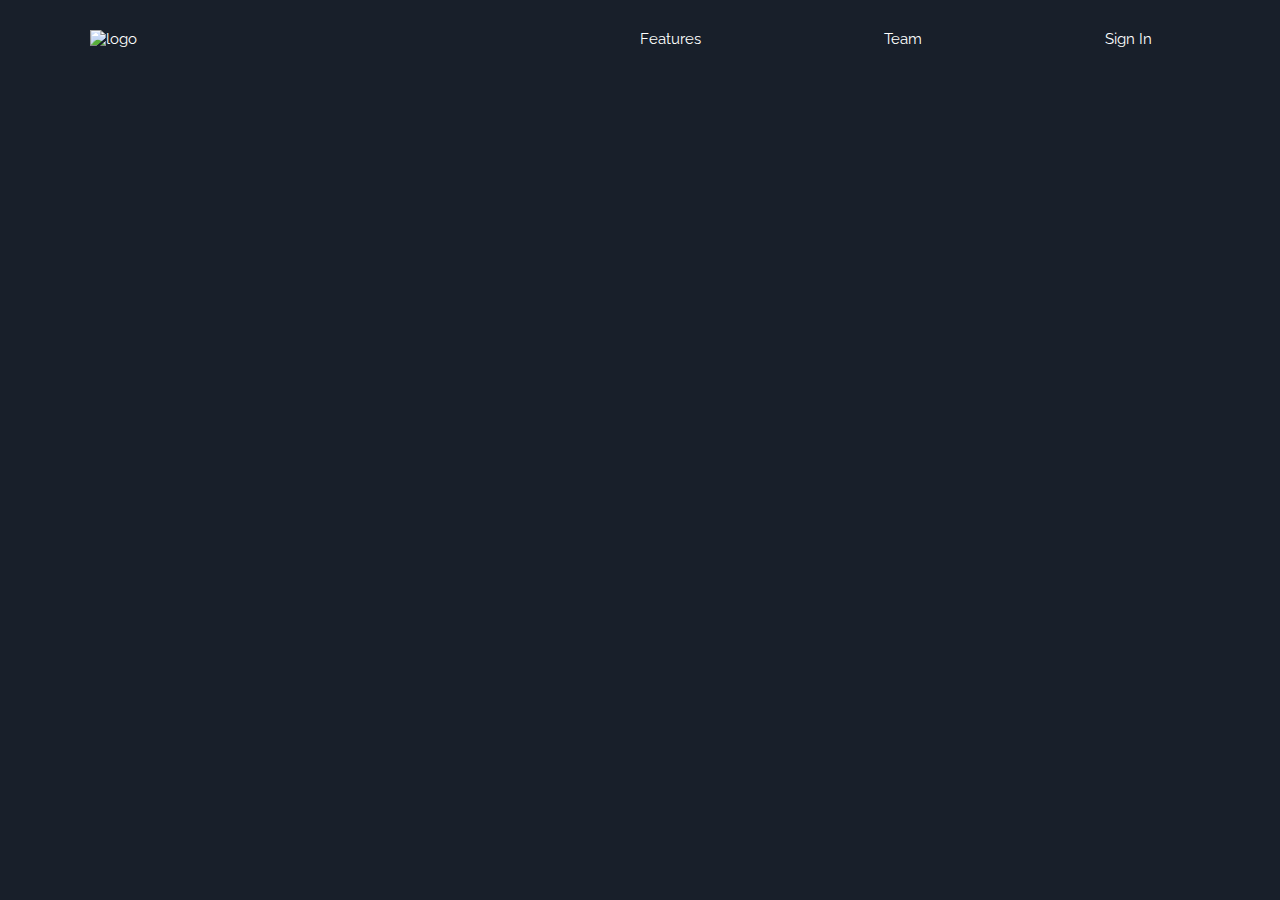
==== docs/index.html @ b6c7ad47 "initial commit" ====
<!DOCTYPE html>
<html lang="en">
  <head>
    <meta charset="UTF-8" />
    <meta name="viewport" content="width=device-width, initial-scale=1.0" />
    <!-- displays site properly based on user's device -->
    <link rel="stylesheet" href="./css/style.css" />
    <link
      rel="icon"
      type="image/png"
      sizes="32x32"
      href="./images/favicon-32x32.png"
    />

    <title>
      Frontend Mentor | Fylo landing page with dark theme and features grid
    </title>

    <!-- Feel free to remove these styles or customise in your own stylesheet 👍 -->
    <style>
      .attribution {
        font-size: 11px;
        text-align: center;
      }
      .attribution a {
        color: hsl(228, 45%, 44%);
      }
    </style>
  </head>
  <body>
    <div class="container">
      <nav class="content navigation side-by-side">
        <img src="../images/logo.svg" alt="logo" class="logo" />
        <ul class="menu">
          <li><a href="./features">Features</a></li>
          <li><a href="./team">Team</a></li>
          <li><a href="./sign-in">Sign In</a></li>
        </ul>
      </nav>
      <!-- <div class="content">
        <img
          src="../images/illustration-intro.png"
          alt="illustration intro"
          class="intro"
        />
      </div>
      <div class="content">
        <h1>All your files in one secure location, accessible anywhere.</h1>
        <p>
          Fylo stores all your most important files in one secure location.
          Access them wherever you need, share and collaborate with friends
          family, and co-workers.
        </p>
        <button class="btn btn-primary">Get Started</button>
      </div>
      <div class="content">
        <div class="card">
          <img
            src="../images/icon-access-anywhere.svg"
            alt="icon access anywhere"
            class="card-icon"
          />
          <h2>Access your files, anywhere</h2>
          <p>
            The ability to use a smartphone, tablet, or computer to access your
            account means your files follow you everywhere.
          </p>
        </div>
        <div class="card">
          <img src="../images/icon-" alt="icon security" class="icon" />
          <h2>Security you can trust</h2>
          <p>
            2-factor authentication and user-controlled encryption are just a
            couple of the security features we allow to help secure your files.
          </p>
        </div>
        <div class="card">
          <img
            src="../images/icon-collaboration.svg"
            alt="icon collaboration"
            class="icon"
          />
          <h2>Real-time collaboration</h2>
          <p>
            Securely share files and folders with friends, family and colleagues
            for live collaboration. No email attachments required.
          </p>
        </div>
        <div class="card">
          <img
            src="../images/icon-any-file.svg"
            alt="icon any file"
            class="icon"
          />
          <h2>Store any type of file</h2>
          <p>
            Whether you're sharing holidays photos or work documents, Fylo has
            you covered allowing for all file types to be securely stored and
            shared.
          </p>
        </div>
      </div>
      <div class="content">
        <img
          src="../images/illustration-stay-productive.png"
          alt="illustration stay productive"
          class="big-img"
        />
        <div class="col left">
          <h2>Stay productive, wherever you are</h2>
          <p>
            Never let location be an issue when accessing your files. Fylo has
            you covered for all of your file storage needs.
          </p>
          <p>
            Securely share files and folders with friends, family and colleagues
            for live collaboration. No email attachments required.
          </p>
          <a href="#" class="cta-link">See how Fylo works</a>
        </div>
      </div>
      <div class="content">
        <div class="testimonial">
          <p>
            Fylo has improved our team productivity by an order of magnitude.
            Since making the switch our team has become a well-oiled
            collaboration machine.
          </p>
          <div class="side-by-side">
            <img src="" alt="" />
            <div>
              <h3>Satish Patel</h3>
              <p>Founder & CEO, Huddle</p>
            </div>
          </div>
        </div>
        <div class="testimonial">
          <p>
            Fylo has improved our team productivity by an order of magnitude.
            Since making the switch our team has become a well-oiled
            collaboration machine.
          </p>
          <div class="side-by-side">
            <img src="" alt="" />
            <div>
              <h3>Satish Patel</h3>
              <p>Founder & CEO, Huddle</p>
            </div>
          </div>
        </div>
        <div class="testimonial">
          <p>
            Fylo has improved our team productivity by an order of magnitude.
            Since making the switch our team has become a well-oiled
            collaboration machine.
          </p>
          <div class="side-by-side">
            <img src="" alt="" />
            <div>
              <h3>Satish Patel</h3>
              <p>Founder & CEO, Huddle</p>
            </div>
          </div>
        </div>
        <div class="testimonial">
          <p>
            Fylo has improved our team productivity by an order of magnitude.
            Since making the switch our team has become a well-oiled
            collaboration machine.
          </p>
          <div class="side-by-side">
            <img src="" alt="" />
            <div>
              <h3>Satish Patel</h3>
              <p>Founder & CEO, Huddle</p>
            </div>
          </div>
        </div>
      </div>

      <div class="content">
        <h2>Get early access today</h2>
        <p>
          It only takes a minute to sign up and our free starter tier is
          extremely generous. If you have any questions, our support team would
          be happy to help you.
        </p>
        <input
          type="email"
          name="email"
          id="email"
          place-holder="email@example.com"
        />
        <button class="btn btn-primary">Get Started For Free</button>
      </div>
      <div class="content footer">
        <img src="../images/logo.svg" alt="logo" class="footer-logo" />
        <div class="col">
          <p>
            Lorem ipsum dolor sit amet, consectetur adipiscing elit, sed do
            eiusmod tempor incididunt ut labore et dolore magna aliqua
          </p>
        </div>
        <div class="col side-by-side">
          <img src="../images/icon-phone.svg" alt="icon phone" class="icon" />
          <p>+1-543-123-4567</p>
          <img src="../images/icon-email.svg" alt="icon email" class="icon" />
          <p>example@fylo.com</p>
        </div>
        <div class="col">
          <ul>
            <li>About Us</li>
            <li>Jobs</li>
            <li>Press</li>
            <li>Blog</li>
          </ul>
        </div>
        <div class="col">
          <ul>
            <li>Contact Us</li>
            <li>Terms</li>
            <li>Privacy</li>
          </ul>
        </div>
        <div class="col"></div>
      </div>

      <footer>
        <p class="attribution">
          Challenge by
          <a href="https://www.frontendmentor.io?ref=challenge" target="_blank"
            >Frontend Mentor</a
          >. Coded by <a href="#">Your Name Here</a>.
        </p>
      </footer> -->
    </div>
  <script type="text/javascript" src="js/bundle.js"></script></body>
</html>
---- docs/css/style.css ----
@import url("https://fonts.googleapis.com/css?family=Raleway:400,700&display=swap");@import url("https://fonts.googleapis.com/css?family=Open+Sans:400,700&display=swap");*,*::before,*::after{margin:0;padding:0;box-sizing:inherit}html{box-sizing:border-box;font-size:62.5%}:root{--dark-blue-intro: hsl(217, 28%, 15%);--dark-blue-main: hsl(218, 28%, 13%);--dark-blue-footer: hsl(216, 53%, 9%);--dark-blue-testimonials: hsl(219, 30%, 18%);--primary: hsl(176, 68%, 64%);--blue: hsl(198, 60%, 50%);--white: hsl(0, 0%, 100%);--default-font-size: 1.4rem}body{position:relative;box-sizing:border-box;padding:3rem;background-color:var(--dark-blue-main);font-family:"Open Sans", sans-serif;font-weight:400;color:var(--white)}@media only screen and (max-width: 56.25em){body{box-sizing:border-box;padding:0}}h1,h2,h3,h4,.navigation,cta{font-family:"Raleway", sans-serif;font-weight:700}.navigation{font-size:2rem;font-size:1.5rem;font-weight:400}.container{position:relative;display:grid;grid-template-rows:repeat(3, -webkit-min-content);grid-template-rows:repeat(3, min-content);grid-template-columns:2rem minmax(2rem, 1fr) minmax(-webkit-min-content, 200rem) minmax(2rem, 1fr) 2rem;grid-template-columns:2rem minmax(2rem, 1fr) minmax(min-content, 200rem) minmax(2rem, 1fr) 2rem;grid-row-gap:4rem;grid-column-gap:1rem;justify-content:center;align-content:center;margin:0 auto;background-color:var(--dark-blue-main)}@media only screen and (max-width: 40.625em){.container{grid-template-columns:1fr;grid-row-gap:0}}.content{grid-column:3/4;display:grid}.side-by-side{grid-template-columns:1fr 1fr}.btn,.btn:link,.btn:visited{text-decoration:none;padding:1.5rem 4rem;display:inline-block;border-radius:10rem;transition:all 0.2s;position:relative;font-size:var(--default-font-size);border:none;cursor:pointer}.btn:hover{transform:translateY(-0.3rem);box-shadow:0 1rem 2rem rgba(0,0,0,0.2)}.btn:hover::after{transform:scale(1.5);opacity:0}.btn:active,.btn:focus{outline:none;transform:translateY(-0.1rem);box-shadow:0 0.5rem 1rem rgba(0,0,0,0.2)}.btn--white{background-color:white;color:var(--primary);border:1px solid var(--primary);padding:0.5rem 2rem}.btn--white::after{background-color:white}.btn--primary{background-color:var(--primary);color:white;padding:2rem 8rem;font-size:2rem;font-weight:700}.btn--primary::after{background-color:var(--primary)}@media only screen and (max-width: 23.4em){.btn--primary{padding:2rem 4rem}}.btn--sqr{padding:1.5rem 3.5rem;border-radius:1rem}.btn--sqr .btn::after{border-radius:1rem}.btn:after{content:"";display:inline-block;height:100%;width:100%;border-radius:10rem;position:absolute;top:0;left:0;z-index:-1;transition:all 0.4s}.btn--animated{-webkit-animation:moveInBottom 1s ease-out, 75s;animation:moveInBottom 1s ease-out, 75s;-webkit-animation-fill-mode:backwards;animation-fill-mode:backwards}.btn-txt:link,.btn-txt:visited{font-size:var(--default-font-size);color:var(--primary);display:inline-block;text-decoration:none;border-bottom:1px solid var(--primary);padding:3px;transition:all 0.2s}.btn-txt:hover{background-color:var(--primary);color:white;box-shadow:0 1rem 2rem rgba(0,0,0,0.15);transform:translateY(-2px)}.btn-txt:active{box-shadow:0 0.5rem 1rem rgba(0,0,0,0.15);transform:translateY(0)}.mobile--nav{display:flex;justify-content:space-between}nav .hamburger{display:none}nav .hamburger:focus{outline:none}nav ul{width:40vw;display:flex;align-items:center;justify-content:space-between;list-style-type:none;padding:0}nav li a{color:var(--white);font-size:1.5rem;text-decoration:none}@media only screen and (max-width: 32.8em){nav ul{font-size:1.5rem}}@media only screen and (max-width: 40.625em){.mobile--nav{width:100%;padding-bottom:4rem}nav .hamburger{display:block;z-index:5}.top--nav{flex-direction:column}nav ul{flex-direction:column;position:relative;flex-direction:column;justify-content:stretch;width:100%;display:none;background-color:white;box-sizing:border-box;box-shadow:2px 5px 10px 5px rgba(0,0,0,0.2)}nav li{padding:2rem 0;margin-left:0}}.close{display:none}.show{display:flex}.hide{display:none}
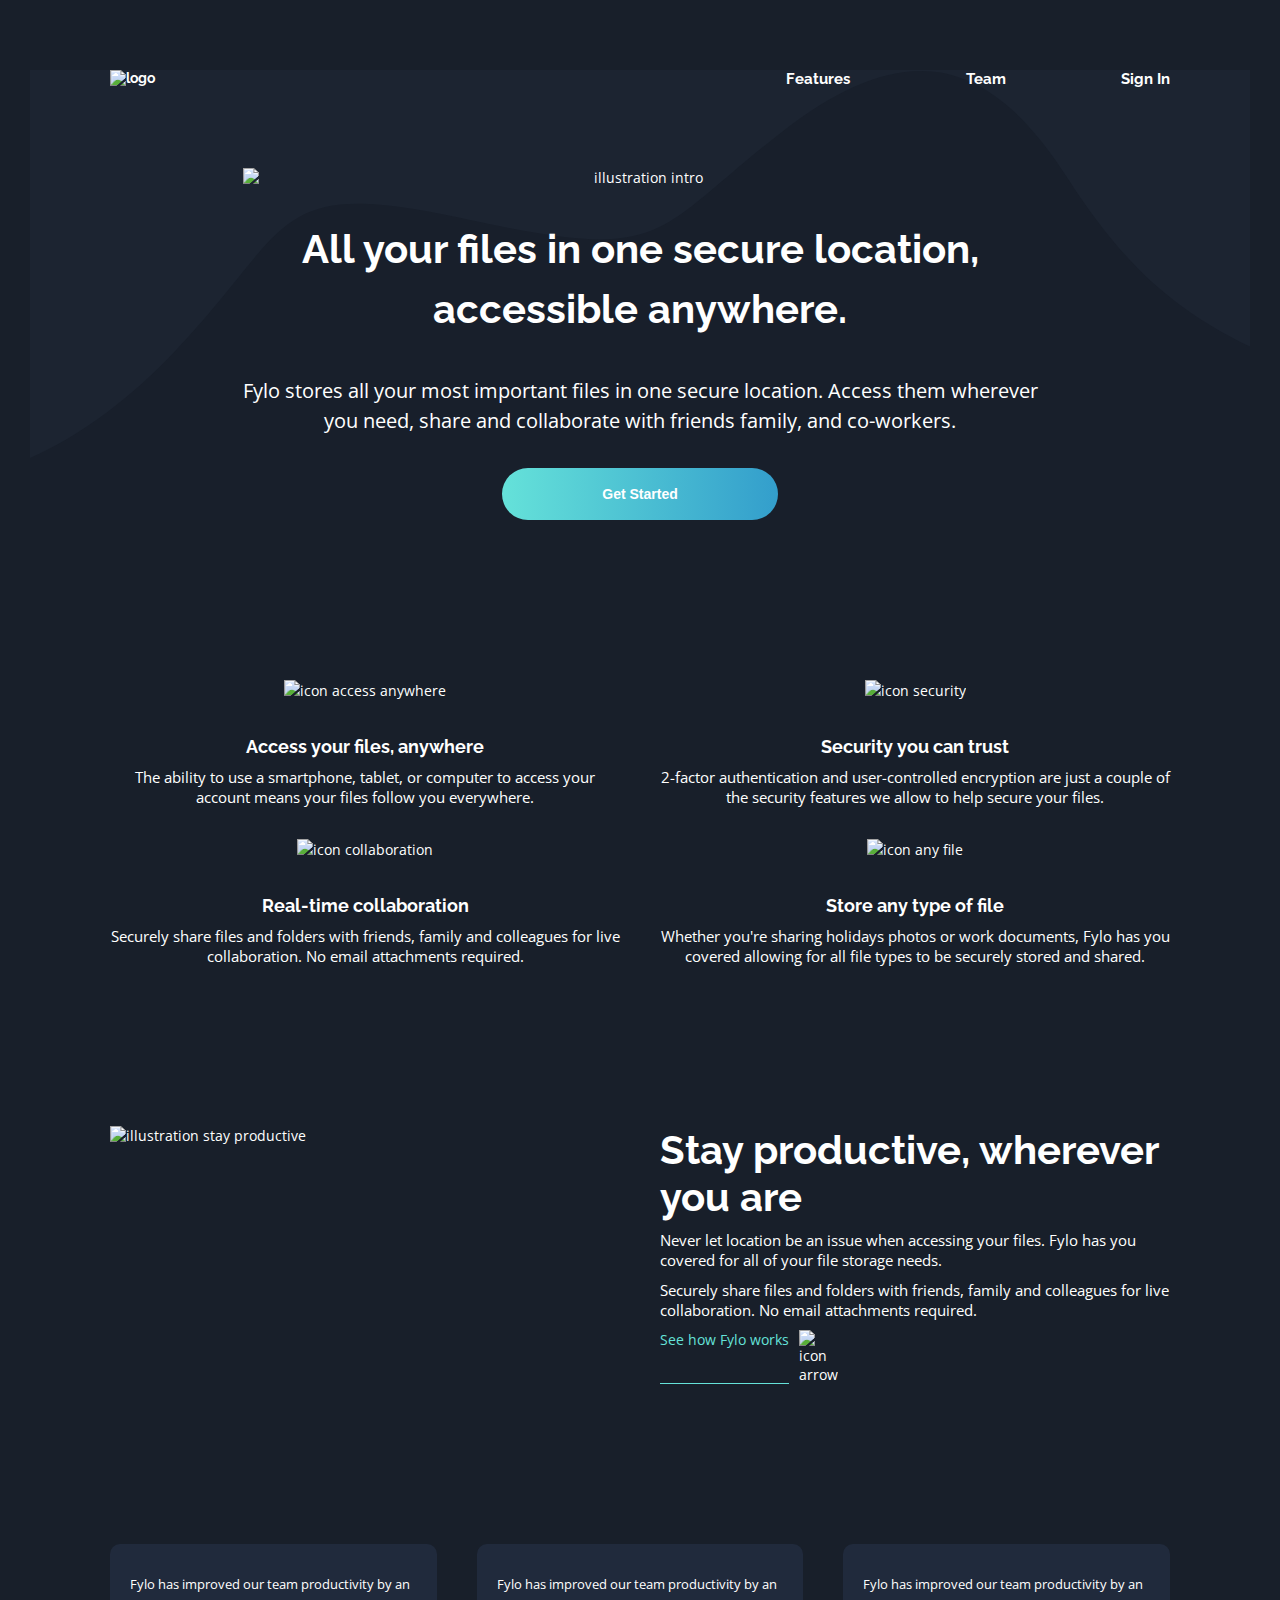
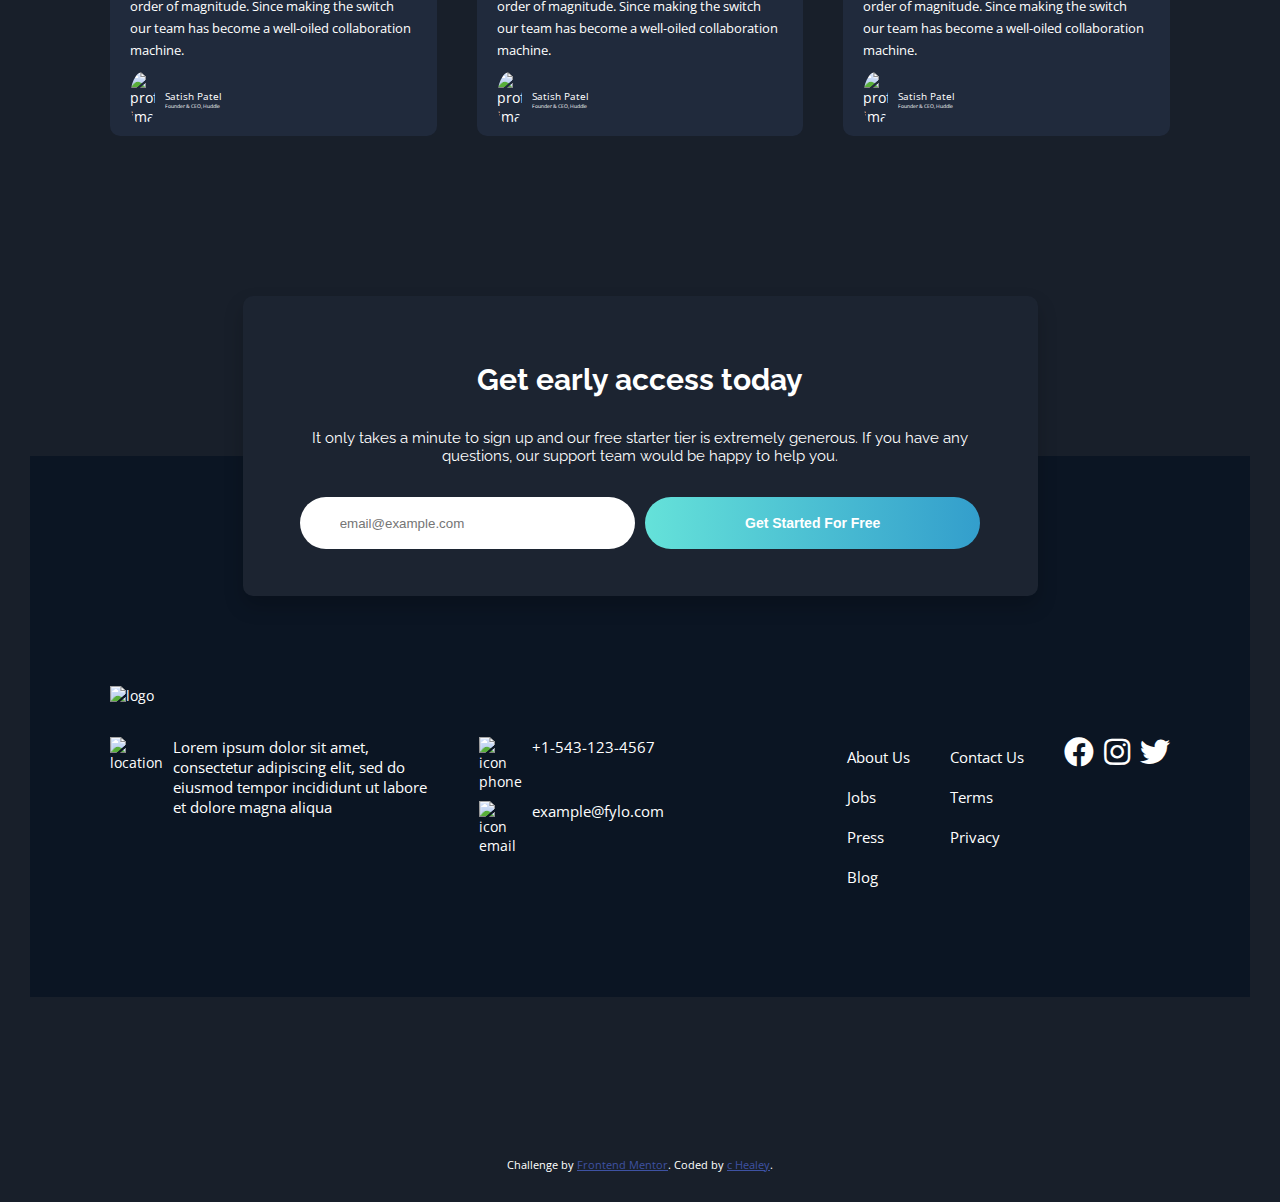
==== commit 2cb2876b: "ran build all" ====
--- a/docs/index.html
+++ b/docs/index.html
@@ -11,7 +11,11 @@
       sizes="32x32"
       href="./images/favicon-32x32.png"
     />
-
+    <link
+      rel="stylesheet"
+      type="text/css"
+      href="https://cdnjs.cloudflare.com/ajax/libs/font-awesome/5.13.0/css/all.min.css"
+    />
     <title>
       Frontend Mentor | Fylo landing page with dark theme and features grid
     </title>
@@ -29,32 +33,37 @@
   </head>
   <body>
     <div class="container">
-      <nav class="content navigation side-by-side">
-        <img src="../images/logo.svg" alt="logo" class="logo" />
-        <ul class="menu">
-          <li><a href="./features">Features</a></li>
-          <li><a href="./team">Team</a></li>
-          <li><a href="./sign-in">Sign In</a></li>
-        </ul>
-      </nav>
-      <!-- <div class="content">
-        <img
-          src="../images/illustration-intro.png"
-          alt="illustration intro"
-          class="intro"
-        />
-      </div>
       <div class="content">
-        <h1>All your files in one secure location, accessible anywhere.</h1>
-        <p>
-          Fylo stores all your most important files in one secure location.
-          Access them wherever you need, share and collaborate with friends
-          family, and co-workers.
-        </p>
-        <button class="btn btn-primary">Get Started</button>
-      </div>
-      <div class="content">
-        <div class="card">
+        <nav class="content-col navigation two-col-nav">
+          <img src="../images/logo.svg" alt="logo" class="logo" />
+          <ul class="menu">
+            <li><a href="./features">Features</a></li>
+            <li><a href="./team">Team</a></li>
+            <li><a href="./sign-in">Sign In</a></li>
+          </ul>
+        </nav>
+
+        <div class="content-col narrow center hero">
+          <img
+            src="../images/illustration-intro.png"
+            alt="illustration intro"
+            class="intro big-img"
+          />
+
+          <h1>
+            All your files in one secure location, accessible anywhere.
+          </h1>
+          <p>
+            Fylo stores all your most important files in one secure location.
+            Access them wherever you need, share and collaborate with friends
+            family, and co-workers.
+          </p>
+          <button class="btn btn--primary">Get Started</button>
+        </div>
+      </div>
+
+      <div class="content two-col-even cards">
+        <div class="card center">
           <img
             src="../images/icon-access-anywhere.svg"
             alt="icon access anywhere"
@@ -66,15 +75,19 @@
             account means your files follow you everywhere.
           </p>
         </div>
-        <div class="card">
-          <img src="../images/icon-" alt="icon security" class="icon" />
+        <div class="card center">
+          <img
+            src="../images/icon-security.svg"
+            alt="icon security"
+            class="icon"
+          />
           <h2>Security you can trust</h2>
           <p>
             2-factor authentication and user-controlled encryption are just a
             couple of the security features we allow to help secure your files.
           </p>
         </div>
-        <div class="card">
+        <div class="card center">
           <img
             src="../images/icon-collaboration.svg"
             alt="icon collaboration"
@@ -86,7 +99,7 @@
             for live collaboration. No email attachments required.
           </p>
         </div>
-        <div class="card">
+        <div class="card center">
           <img
             src="../images/icon-any-file.svg"
             alt="icon any file"
@@ -100,14 +113,15 @@
           </p>
         </div>
       </div>
-      <div class="content">
+
+      <div class="content two-col-even">
         <img
           src="../images/illustration-stay-productive.png"
           alt="illustration stay productive"
           class="big-img"
         />
         <div class="col left">
-          <h2>Stay productive, wherever you are</h2>
+          <h1>Stay productive, wherever you are</h1>
           <p>
             Never let location be an issue when accessing your files. Fylo has
             you covered for all of your file storage needs.
@@ -116,123 +130,144 @@
             Securely share files and folders with friends, family and colleagues
             for live collaboration. No email attachments required.
           </p>
-          <a href="#" class="cta-link">See how Fylo works</a>
-        </div>
-      </div>
-      <div class="content">
-        <div class="testimonial">
+          <div class="col two-col-nav-combo">
+            <a href="#" class="cyan-link">See how Fylo works</a>
+            <img src="../images/icon-arrow.svg" alt="icon arrow" />
+          </div>
+        </div>
+      </div>
+      <div class="content three-col">
+        <div class="col left testimonial">
           <p>
             Fylo has improved our team productivity by an order of magnitude.
             Since making the switch our team has become a well-oiled
             collaboration machine.
           </p>
-          <div class="side-by-side">
-            <img src="" alt="" />
-            <div>
-              <h3>Satish Patel</h3>
-              <p>Founder & CEO, Huddle</p>
+          <div class="col two-col-combo left">
+            <img
+              class="profile"
+              src="../images/profile-1.jpg"
+              alt="profile image"
+            />
+            <div class="">
+              <div class="med-font">Satish Patel</div>
+              <div class="small-font">Founder & CEO, Huddle</div>
             </div>
           </div>
         </div>
-        <div class="testimonial">
+        <div class="col left testimonial">
           <p>
             Fylo has improved our team productivity by an order of magnitude.
             Since making the switch our team has become a well-oiled
             collaboration machine.
           </p>
-          <div class="side-by-side">
-            <img src="" alt="" />
-            <div>
-              <h3>Satish Patel</h3>
-              <p>Founder & CEO, Huddle</p>
+          <div class="col two-col-combo left">
+            <img
+              class="profile"
+              src="../images/profile-1.jpg"
+              alt="profile image"
+            />
+            <div class="">
+              <div class="med-font">Satish Patel</div>
+              <div class="small-font">Founder & CEO, Huddle</div>
             </div>
           </div>
         </div>
-        <div class="testimonial">
+        <div class="col left testimonial">
           <p>
             Fylo has improved our team productivity by an order of magnitude.
             Since making the switch our team has become a well-oiled
             collaboration machine.
           </p>
-          <div class="side-by-side">
-            <img src="" alt="" />
-            <div>
-              <h3>Satish Patel</h3>
-              <p>Founder & CEO, Huddle</p>
+          <div class="col two-col-combo left">
+            <img
+              class="profile"
+              src="../images/profile-1.jpg"
+              alt="profile image"
+            />
+            <div class="">
+              <div class="med-font">Satish Patel</div>
+              <div class="small-font">Founder & CEO, Huddle</div>
             </div>
           </div>
         </div>
-        <div class="testimonial">
-          <p>
-            Fylo has improved our team productivity by an order of magnitude.
-            Since making the switch our team has become a well-oiled
-            collaboration machine.
-          </p>
-          <div class="side-by-side">
-            <img src="" alt="" />
-            <div>
-              <h3>Satish Patel</h3>
-              <p>Founder & CEO, Huddle</p>
-            </div>
-          </div>
-        </div>
-      </div>
-
-      <div class="content">
-        <h2>Get early access today</h2>
+      </div>
+
+      <div class="content center narrow cta">
+        <h1>Get early access today</h1>
         <p>
           It only takes a minute to sign up and our free starter tier is
           extremely generous. If you have any questions, our support team would
           be happy to help you.
         </p>
-        <input
-          type="email"
-          name="email"
-          id="email"
-          place-holder="email@example.com"
-        />
-        <button class="btn btn-primary">Get Started For Free</button>
-      </div>
+        <div class="col two-col-even">
+          <input
+            type="email"
+            name="email"
+            id="email"
+            class="email"
+            placeholder="email@example.com"
+          />
+          <button class="btn btn--primary">Get Started For Free</button>
+        </div>
+      </div>
+
       <div class="content footer">
         <img src="../images/logo.svg" alt="logo" class="footer-logo" />
-        <div class="col">
-          <p>
-            Lorem ipsum dolor sit amet, consectetur adipiscing elit, sed do
-            eiusmod tempor incididunt ut labore et dolore magna aliqua
-          </p>
-        </div>
-        <div class="col side-by-side">
-          <img src="../images/icon-phone.svg" alt="icon phone" class="icon" />
-          <p>+1-543-123-4567</p>
-          <img src="../images/icon-email.svg" alt="icon email" class="icon" />
-          <p>example@fylo.com</p>
-        </div>
-        <div class="col">
-          <ul>
-            <li>About Us</li>
-            <li>Jobs</li>
-            <li>Press</li>
-            <li>Blog</li>
-          </ul>
-        </div>
-        <div class="col">
-          <ul>
-            <li>Contact Us</li>
-            <li>Terms</li>
-            <li>Privacy</li>
-          </ul>
-        </div>
-        <div class="col"></div>
-      </div>
-
-      <footer>
-        <p class="attribution">
-          Challenge by
-          <a href="https://www.frontendmentor.io?ref=challenge" target="_blank"
-            >Frontend Mentor</a
-          >. Coded by <a href="#">Your Name Here</a>.
-        </p>
-      </footer> -->
+        <div class="col five-col">
+          <div class="col two-col-combo">
+            <img src="../images/icon-location.svg" alt="location" />
+            <p>
+              Lorem ipsum dolor sit amet, consectetur adipiscing elit, sed do
+              eiusmod tempor incididunt ut labore et dolore magna aliqua
+            </p>
+          </div>
+          <div class="col two-col-combo">
+            <img src="../images/icon-phone.svg" alt="icon phone" class="icon" />
+            <p>+1-543-123-4567</p>
+            <img src="../images/icon-email.svg" alt="icon email" class="icon" />
+            <p>example@fylo.com</p>
+          </div>
+          <div class="col">
+            <ul class="menu">
+              <li><a href="./about">About Us</a></li>
+              <li><a href="./jobs">Jobs</a></li>
+              <li><a href="./press">Press</a></li>
+              <li><a href="./blog">Blog</a></li>
+            </ul>
+          </div>
+          <div class="col">
+            <ul class="menu">
+              <li><a href="./contact-us">Contact Us</a></li>
+              <li><a href="./terms">Terms</a></li>
+              <li><a href="./privacy">Privacy</a></li>
+            </ul>
+          </div>
+          <div class="col three-col-min social">
+            <a href="https://www.facebook.com/cathy.healey"
+              ><i class="fab fa-facebook"></i
+            ></a>
+            <a href="https://instagram.com/"
+              ><i class="fab fa-instagram"></i
+            ></a>
+            <a href="https://twitter.com/cfhealey"
+              ><i class="fab fa-twitter"></i
+            ></a>
+          </div>
+        </div>
+      </div>
+      <div class="content center">
+        <footer>
+          <p class="attribution">
+            Challenge by
+            <a
+              href="https://www.frontendmentor.io?ref=challenge"
+              target="_blank"
+              >Frontend Mentor</a
+            >. Coded by <a href="https://c-healey.com">c Healey</a>.
+          </p>
+        </footer>
+      </div>
     </div>
   <script type="text/javascript" src="js/bundle.js"></script></body>
 </html>
--- a/docs/css/style.css
+++ b/docs/css/style.css
@@ -1 +1 @@
-@import url("https://fonts.googleapis.com/css?family=Raleway:400,700&display=swap");@import url("https://fonts.googleapis.com/css?family=Open+Sans:400,700&display=swap");*,*::before,*::after{margin:0;padding:0;box-sizing:inherit}html{box-sizing:border-box;font-size:62.5%}:root{--dark-blue-intro: hsl(217, 28%, 15%);--dark-blue-main: hsl(218, 28%, 13%);--dark-blue-footer: hsl(216, 53%, 9%);--dark-blue-testimonials: hsl(219, 30%, 18%);--primary: hsl(176, 68%, 64%);--blue: hsl(198, 60%, 50%);--white: hsl(0, 0%, 100%);--default-font-size: 1.4rem}body{position:relative;box-sizing:border-box;padding:3rem;background-color:var(--dark-blue-main);font-family:"Open Sans", sans-serif;font-weight:400;color:var(--white)}@media only screen and (max-width: 56.25em){body{box-sizing:border-box;padding:0}}h1,h2,h3,h4,.navigation,cta{font-family:"Raleway", sans-serif;font-weight:700}.navigation{font-size:2rem;font-size:1.5rem;font-weight:400}.container{position:relative;display:grid;grid-template-rows:repeat(3, -webkit-min-content);grid-template-rows:repeat(3, min-content);grid-template-columns:2rem minmax(2rem, 1fr) minmax(-webkit-min-content, 200rem) minmax(2rem, 1fr) 2rem;grid-template-columns:2rem minmax(2rem, 1fr) minmax(min-content, 200rem) minmax(2rem, 1fr) 2rem;grid-row-gap:4rem;grid-column-gap:1rem;justify-content:center;align-content:center;margin:0 auto;background-color:var(--dark-blue-main)}@media only screen and (max-width: 40.625em){.container{grid-template-columns:1fr;grid-row-gap:0}}.content{grid-column:3/4;display:grid}.side-by-side{grid-template-columns:1fr 1fr}.btn,.btn:link,.btn:visited{text-decoration:none;padding:1.5rem 4rem;display:inline-block;border-radius:10rem;transition:all 0.2s;position:relative;font-size:var(--default-font-size);border:none;cursor:pointer}.btn:hover{transform:translateY(-0.3rem);box-shadow:0 1rem 2rem rgba(0,0,0,0.2)}.btn:hover::after{transform:scale(1.5);opacity:0}.btn:active,.btn:focus{outline:none;transform:translateY(-0.1rem);box-shadow:0 0.5rem 1rem rgba(0,0,0,0.2)}.btn--white{background-color:white;color:var(--primary);border:1px solid var(--primary);padding:0.5rem 2rem}.btn--white::after{background-color:white}.btn--primary{background-color:var(--primary);color:white;padding:2rem 8rem;font-size:2rem;font-weight:700}.btn--primary::after{background-color:var(--primary)}@media only screen and (max-width: 23.4em){.btn--primary{padding:2rem 4rem}}.btn--sqr{padding:1.5rem 3.5rem;border-radius:1rem}.btn--sqr .btn::after{border-radius:1rem}.btn:after{content:"";display:inline-block;height:100%;width:100%;border-radius:10rem;position:absolute;top:0;left:0;z-index:-1;transition:all 0.4s}.btn--animated{-webkit-animation:moveInBottom 1s ease-out, 75s;animation:moveInBottom 1s ease-out, 75s;-webkit-animation-fill-mode:backwards;animation-fill-mode:backwards}.btn-txt:link,.btn-txt:visited{font-size:var(--default-font-size);color:var(--primary);display:inline-block;text-decoration:none;border-bottom:1px solid var(--primary);padding:3px;transition:all 0.2s}.btn-txt:hover{background-color:var(--primary);color:white;box-shadow:0 1rem 2rem rgba(0,0,0,0.15);transform:translateY(-2px)}.btn-txt:active{box-shadow:0 0.5rem 1rem rgba(0,0,0,0.15);transform:translateY(0)}.mobile--nav{display:flex;justify-content:space-between}nav .hamburger{display:none}nav .hamburger:focus{outline:none}nav ul{width:40vw;display:flex;align-items:center;justify-content:space-between;list-style-type:none;padding:0}nav li a{color:var(--white);font-size:1.5rem;text-decoration:none}@media only screen and (max-width: 32.8em){nav ul{font-size:1.5rem}}@media only screen and (max-width: 40.625em){.mobile--nav{width:100%;padding-bottom:4rem}nav .hamburger{display:block;z-index:5}.top--nav{flex-direction:column}nav ul{flex-direction:column;position:relative;flex-direction:column;justify-content:stretch;width:100%;display:none;background-color:white;box-sizing:border-box;box-shadow:2px 5px 10px 5px rgba(0,0,0,0.2)}nav li{padding:2rem 0;margin-left:0}}.close{display:none}.show{display:flex}.hide{display:none}
+@import url("https://fonts.googleapis.com/css?family=Raleway:400,700&display=swap");@import url("https://fonts.googleapis.com/css?family=Open+Sans:400,700&display=swap");*,*::before,*::after{margin:0;padding:0;box-sizing:inherit}html{box-sizing:border-box;font-size:62.5%}@media only screen and (max-width: 75em){html{font-size:56.25%}}@media only screen and (max-width: 56.25em){html{font-size:50%}}@media only screen and (min-width: 90em){html{font-size:75%}}:root{--dark-blue-intro: hsl(217, 28%, 15%);--dark-blue-main: hsl(218, 28%, 13%);--dark-blue-footer: hsl(216, 53%, 9%);--dark-blue-testimonials: hsl(219, 30%, 18%);--cyan: hsl(176, 68%, 64%);--blue: hsl(198, 60%, 50%);--primary: linear-gradient(to right, var(--cyan), var(--blue));--white: hsl(0, 0%, 100%);--default-font-size: 1.4rem}body{position:relative;box-sizing:border-box;padding:3rem;background-color:var(--dark-blue-main);font-family:"Open Sans", sans-serif;font-weight:400;font-size:var(--default-font-size);color:var(--white)}@media only screen and (max-width: 56.25em){body{box-sizing:border-box;padding:0}}h1,h2,h3,h4,.navigation,.cta{font-family:"Raleway", sans-serif;font-weight:700}h1{font-size:4rem}h2{font-size:1.8rem}.hero h1{line-height:1.5;margin-bottom:0.5rem}.hero p{font-size:2rem;line-height:1.5}p{font-size:1.5rem}.container,.full-width{position:relative;display:grid;grid-template-rows:auto;grid-template-columns:6rem minmax(2rem, 1fr) minmax(-webkit-min-content, 200rem) minmax(2rem, 1fr) 6rem;grid-template-columns:6rem minmax(2rem, 1fr) minmax(min-content, 200rem) minmax(2rem, 1fr) 6rem;grid-gap:16rem 0;justify-content:center;align-content:center;margin:0 auto;margin-top:4rem;background-color:var(--dark-blue-main)}@media only screen and (max-width: 40.625em){.container,.full-width{grid-template-columns:4rem 1fr minmax(-webkit-min-content, 200rem) 1fr 4rem;grid-template-columns:4rem 1fr minmax(min-content, 200rem) 1fr 4rem}}.full-width{grid-column:1/-1;margin:0}.content,.content-col{grid-column:3/4;display:grid;grid-gap:3.2rem 4rem;align-content:center}.content-wrapper,.content-col-wrapper{grid-gap:3.6rem}.content-col{grid-column:1/-1}.container::before{content:" ";background-color:var(--dark-blue-intro);background-image:url("../images/bg-curvy-desktop.svg");background-repeat:no-repeat;background-position:bottom center;position:absolute;height:100%;width:100%;grid-column:1/-1;grid-row:1 / span 1;z-index:1}.container::after{content:" ";background-color:var(--dark-blue-footer);background-image:url("../images/no-image-here.svg");background-repeat:no-repeat;background-position:bottom center;position:absolute;height:100%;width:100%;grid-column:1/-1;grid-row:6 / span 1;z-index:1}.hero>*,.navigation>*,.footer>*{z-index:100}.card,.col{display:grid;grid-gap:1rem;align-content:center}.card img{margin-bottom:2.5rem;line-height:1.5}.two-col,.two-col-combo{grid-template-columns:-webkit-min-content 1fr;grid-template-columns:min-content 1fr}.two-col-nav,.two-col-nav-combo{grid-template-columns:1fr -webkit-min-content;grid-template-columns:1fr min-content}.two-col-even,.two-col-even-combo{grid-template-columns:repeat(2, 1fr)}.three-col{grid-template-columns:repeat(3, 1fr)}.three-col-min{grid-template-columns:repeat(3, -webkit-min-content);grid-template-columns:repeat(3, min-content)}.center{justify-content:center;justify-items:center;justify-self:center;align-content:center;text-align:center}.narrow{max-width:75%}.left{justify-content:flex-start;justify-items:flex-start;justify-self:flex-start;align-items:center}.big-img{width:100%}.cyan-link{color:var(--cyan);font-size:1.4rem;border-bottom:1px solid var(--cyan);text-decoration:none;padding-bottom:0.5rem}.testimonial{background-color:var(--dark-blue-testimonials);padding:3rem 2rem 1rem 2rem;border-radius:10px}.testimonial img{width:2.5rem;border-radius:50%}.testimonial p{font-size:1.25rem;line-height:1.75}.med-font{font-size:1rem}.small-font{font-size:0.5rem}.cta{background-color:var(--dark-blue-intro);border-radius:10px;box-shadow:0 1rem 2rem rgba(0,0,0,0.2);padding:5rem;padding-bottom:3rem;margin-bottom:-30rem;z-index:101}.cta h1{font-size:3rem}.cta p{font-weight:400}.cta .email{border-radius:100px;border:none;padding:1.8rem 4rem}.social i{font-size:3rem;color:white}.footer{background-color:var(--dark-blue-footer);padding-top:23rem;padding-bottom:10rem}.footer .five-col{grid-template-columns:repeat(2, 1fr) repeat(3, -webkit-max-content);grid-template-columns:repeat(2, 1fr) repeat(3, max-content);grid-gap:3rem 4rem;align-items:flex-start}@media only screen and (max-width: 40.625em){.two-col,.two-col-even,.three-col,.footer .five-col{grid-template-columns:1fr}.narrow{max-width:100%}.social{justify-self:center}.navigation img{width:75%}.container::before{background-image:url("../images/bg-curvy-mobile.svg")}}.btn,.btn:link,.btn:visited{text-decoration:none;padding:1.5rem 4rem;display:inline-block;border-radius:10rem;transition:all 0.2s;position:relative;font-size:var(--default-font-size);border:none;cursor:pointer}.btn:hover{transform:translateY(-0.3rem);box-shadow:0 1rem 2rem rgba(0,0,0,0.2)}.btn:hover::after{transform:scale(1.5);opacity:0}.btn:active,.btn:focus{outline:none;transform:translateY(-0.1rem);box-shadow:0 0.5rem 1rem rgba(0,0,0,0.2)}.btn--white{background-color:white;color:var(--primary);border:1px solid var(--primary);padding:0.5rem 2rem}.btn--white::after{background-color:white}.btn--primary{background:var(--primary);color:white;padding:1.8rem 10rem;font-weight:700}.btn--primary::after{background-color:var(--primary)}@media only screen and (max-width: 23.4em){.btn--primary{padding:2rem 4rem}}.btn--sqr{padding:1.5rem 3.5rem;border-radius:1rem}.btn--sqr .btn::after{border-radius:1rem}.btn:after{content:"";display:inline-block;height:100%;width:100%;border-radius:10rem;position:absolute;top:0;left:0;z-index:-1;transition:all 0.4s}.btn--animated{-webkit-animation:moveInBottom 1s ease-out, 75s;animation:moveInBottom 1s ease-out, 75s;-webkit-animation-fill-mode:backwards;animation-fill-mode:backwards}.btn-txt:link,.btn-txt:visited{font-size:var(--default-font-size);color:var(--primary);display:inline-block;text-decoration:none;border-bottom:1px solid var(--primary);padding:3px;transition:all 0.2s}.btn-txt:hover{background-color:var(--primary);color:white;box-shadow:0 1rem 2rem rgba(0,0,0,0.15);transform:translateY(-2px)}.btn-txt:active{box-shadow:0 0.5rem 1rem rgba(0,0,0,0.15);transform:translateY(0)}.navigation{margin-bottom:4.8rem}nav ul{width:30vw;display:flex;align-items:center;justify-content:space-between;list-style-type:none;padding:0}@media only screen and (max-width: 40.625em){nav ul{width:50vw}}nav li a{color:var(--white);font-size:1.5rem;text-decoration:none}.footer .menu{list-style-type:none;padding:0}.footer .menu li{padding:1rem 0}.footer .menu li a{color:var(--white);font-size:1.5rem;text-decoration:none}
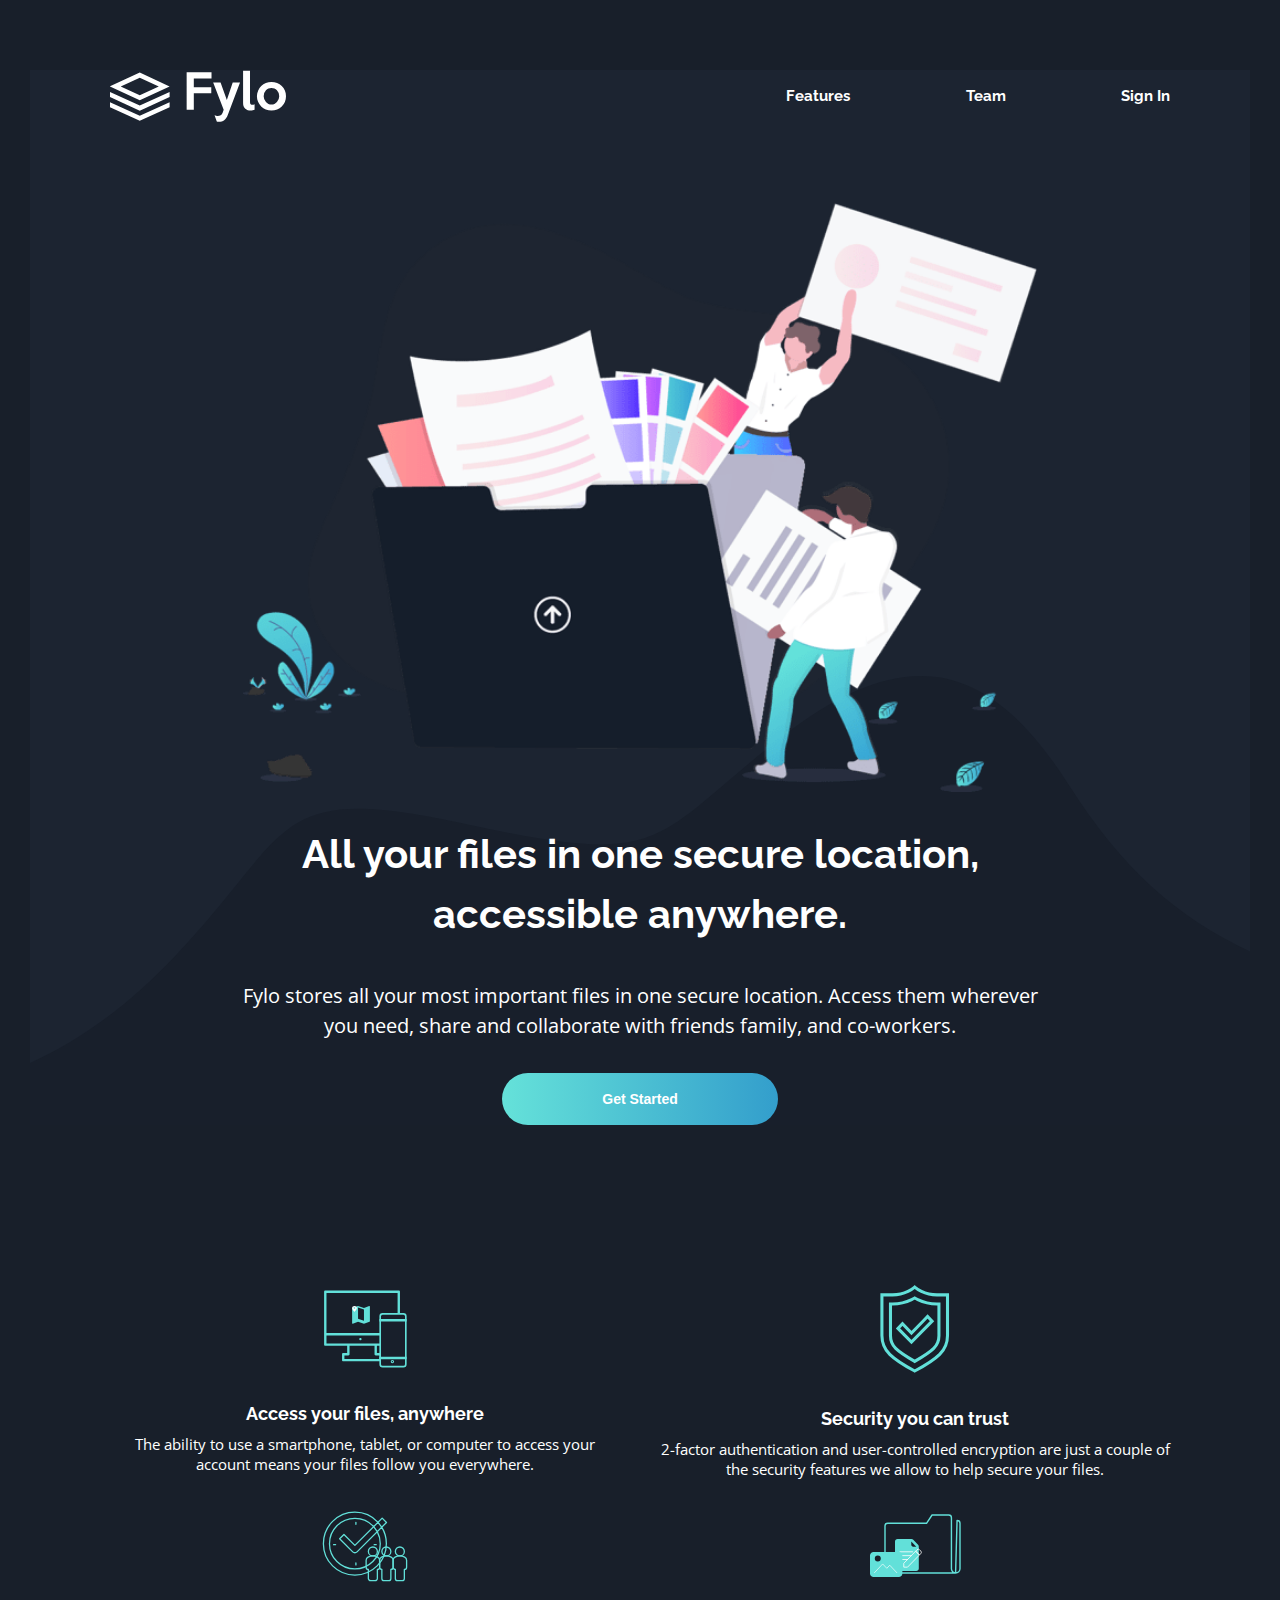
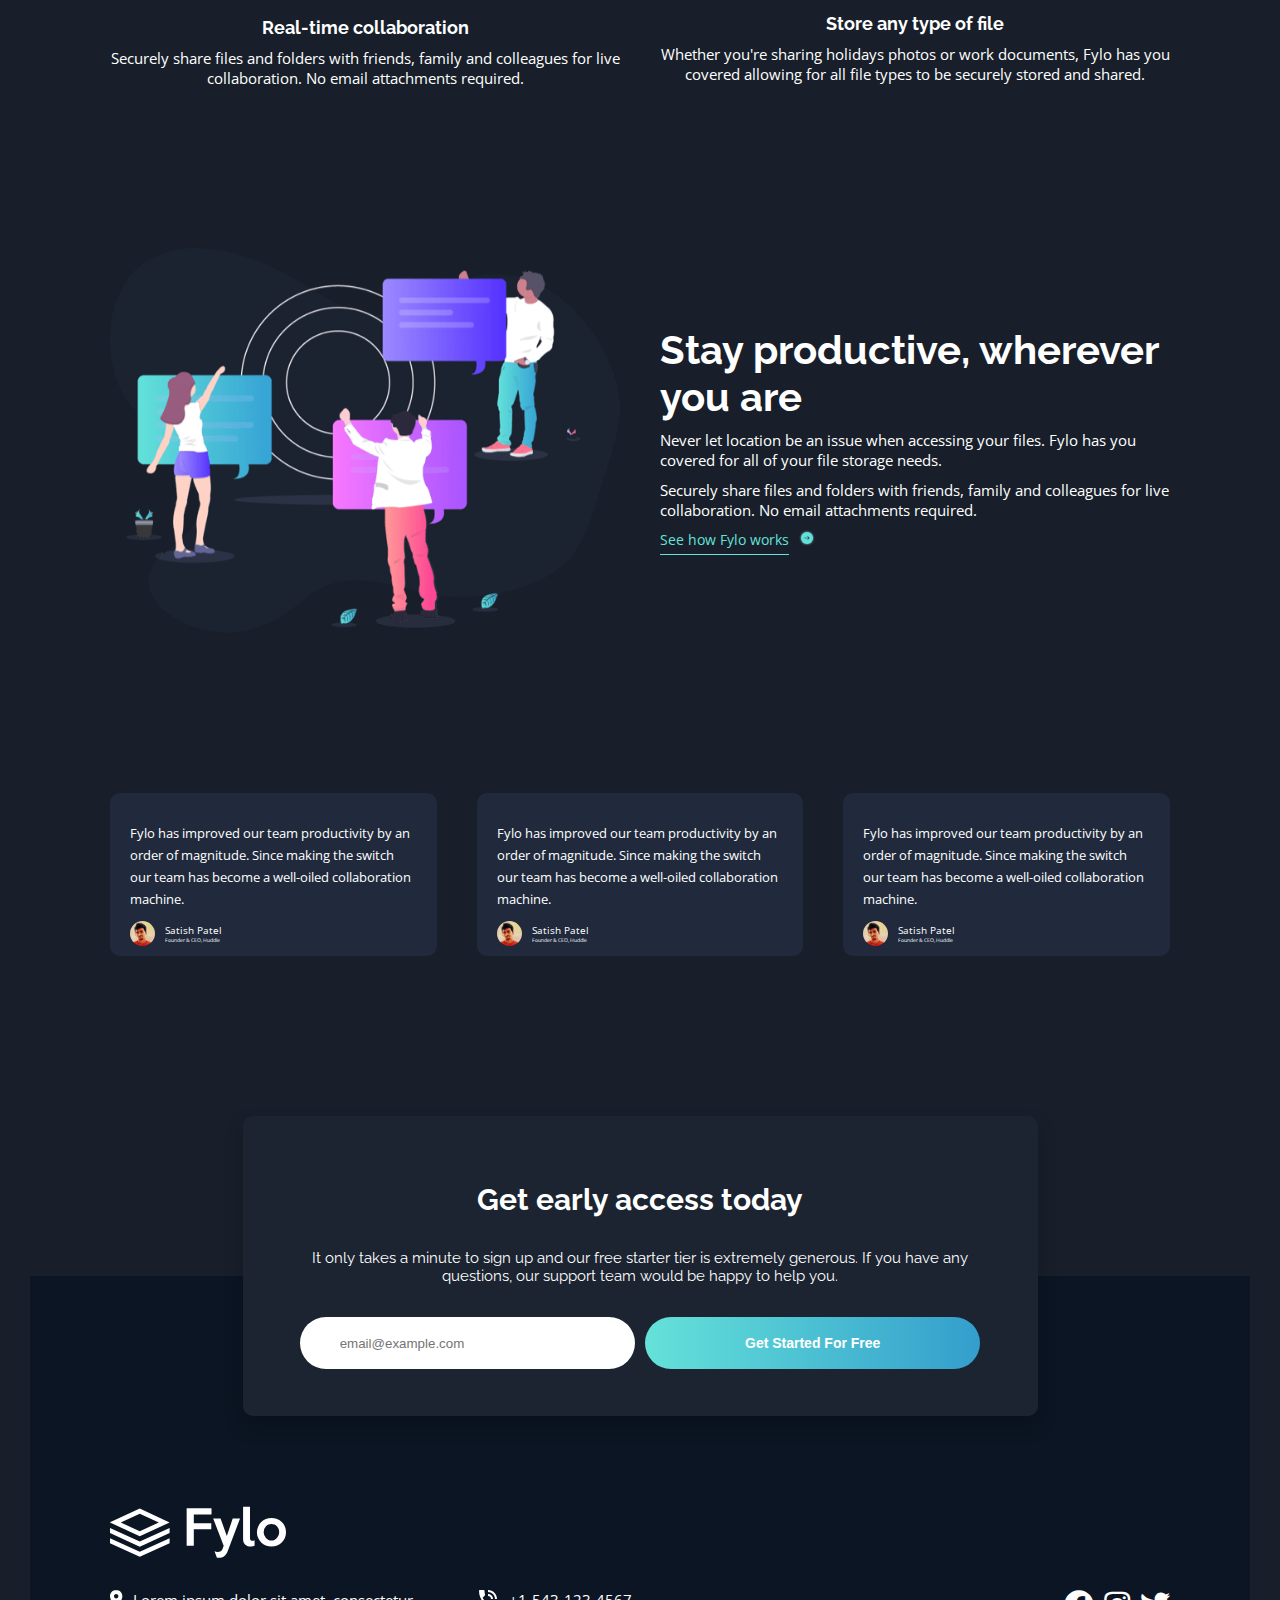
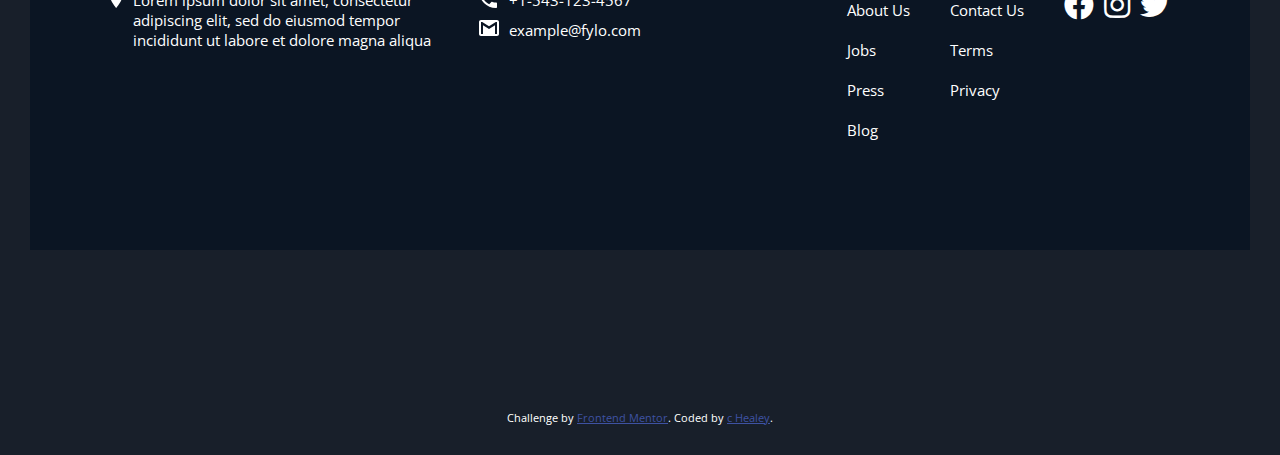
==== commit 6e28af26: "fixed images" ====
--- a/docs/index.html
+++ b/docs/index.html
@@ -35,7 +35,7 @@
     <div class="container">
       <div class="content">
         <nav class="content-col navigation two-col-nav">
-          <img src="../images/logo.svg" alt="logo" class="logo" />
+          <img src="./images/logo.svg" alt="logo" class="logo" />
           <ul class="menu">
             <li><a href="./features">Features</a></li>
             <li><a href="./team">Team</a></li>
@@ -45,7 +45,7 @@
 
         <div class="content-col narrow center hero">
           <img
-            src="../images/illustration-intro.png"
+            src="./images/illustration-intro.png"
             alt="illustration intro"
             class="intro big-img"
           />
@@ -65,7 +65,7 @@
       <div class="content two-col-even cards">
         <div class="card center">
           <img
-            src="../images/icon-access-anywhere.svg"
+            src="./images/icon-access-anywhere.svg"
             alt="icon access anywhere"
             class="card-icon"
           />
@@ -77,7 +77,7 @@
         </div>
         <div class="card center">
           <img
-            src="../images/icon-security.svg"
+            src="./images/icon-security.svg"
             alt="icon security"
             class="icon"
           />
@@ -89,7 +89,7 @@
         </div>
         <div class="card center">
           <img
-            src="../images/icon-collaboration.svg"
+            src="./images/icon-collaboration.svg"
             alt="icon collaboration"
             class="icon"
           />
@@ -101,7 +101,7 @@
         </div>
         <div class="card center">
           <img
-            src="../images/icon-any-file.svg"
+            src="./images/icon-any-file.svg"
             alt="icon any file"
             class="icon"
           />
@@ -116,7 +116,7 @@
 
       <div class="content two-col-even">
         <img
-          src="../images/illustration-stay-productive.png"
+          src="./images/illustration-stay-productive.png"
           alt="illustration stay productive"
           class="big-img"
         />
@@ -132,7 +132,7 @@
           </p>
           <div class="col two-col-nav-combo">
             <a href="#" class="cyan-link">See how Fylo works</a>
-            <img src="../images/icon-arrow.svg" alt="icon arrow" />
+            <img src="./images/icon-arrow.svg" alt="icon arrow" />
           </div>
         </div>
       </div>
@@ -146,7 +146,7 @@
           <div class="col two-col-combo left">
             <img
               class="profile"
-              src="../images/profile-1.jpg"
+              src="./images/profile-1.jpg"
               alt="profile image"
             />
             <div class="">
@@ -164,7 +164,7 @@
           <div class="col two-col-combo left">
             <img
               class="profile"
-              src="../images/profile-1.jpg"
+              src="./images/profile-1.jpg"
               alt="profile image"
             />
             <div class="">
@@ -182,7 +182,7 @@
           <div class="col two-col-combo left">
             <img
               class="profile"
-              src="../images/profile-1.jpg"
+              src="./images/profile-1.jpg"
               alt="profile image"
             />
             <div class="">
@@ -213,19 +213,19 @@
       </div>
 
       <div class="content footer">
-        <img src="../images/logo.svg" alt="logo" class="footer-logo" />
+        <img src="./images/logo.svg" alt="logo" class="footer-logo" />
         <div class="col five-col">
           <div class="col two-col-combo">
-            <img src="../images/icon-location.svg" alt="location" />
+            <img src="./images/icon-location.svg" alt="location" />
             <p>
               Lorem ipsum dolor sit amet, consectetur adipiscing elit, sed do
               eiusmod tempor incididunt ut labore et dolore magna aliqua
             </p>
           </div>
           <div class="col two-col-combo">
-            <img src="../images/icon-phone.svg" alt="icon phone" class="icon" />
+            <img src="./images/icon-phone.svg" alt="icon phone" class="icon" />
             <p>+1-543-123-4567</p>
-            <img src="../images/icon-email.svg" alt="icon email" class="icon" />
+            <img src="./images/icon-email.svg" alt="icon email" class="icon" />
             <p>example@fylo.com</p>
           </div>
           <div class="col">
